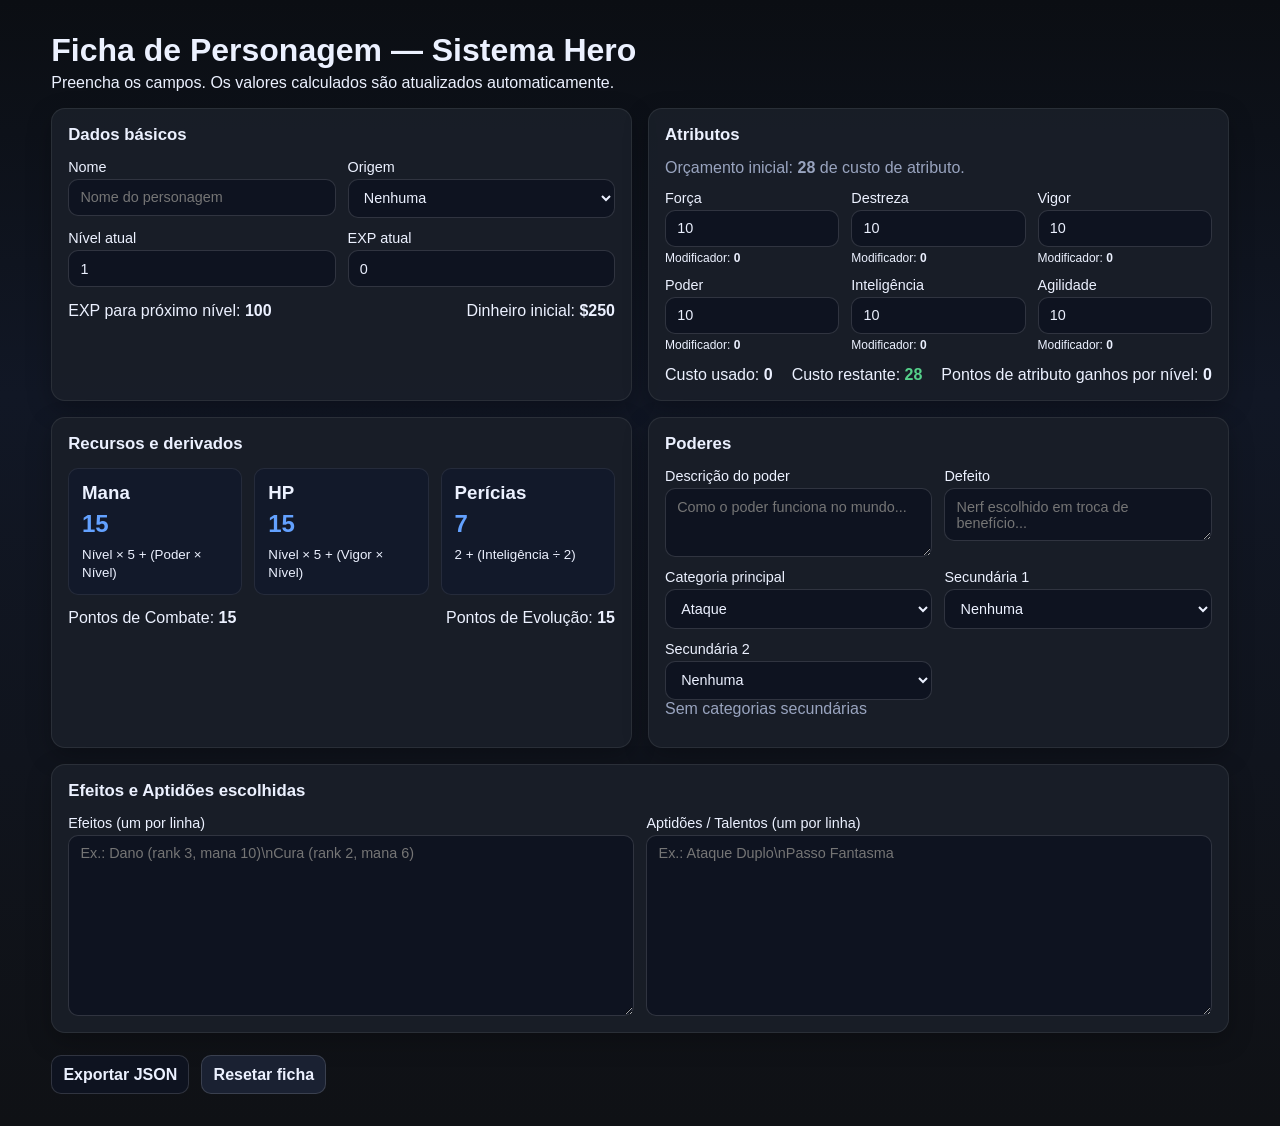
==== index.html @ bba94c35 "feat: adiciona ficha web para sistema hero" ====
<!DOCTYPE html>
<html lang="pt-BR">
<head>
  <meta charset="UTF-8" />
  <meta name="viewport" content="width=device-width, initial-scale=1.0" />
  <title>Ficha RPG - Sistema Hero</title>
  <link rel="stylesheet" href="styles.css" />
</head>
<body>
  <header class="container">
    <h1>Ficha de Personagem — Sistema Hero</h1>
    <p>Preencha os campos. Os valores calculados são atualizados automaticamente.</p>
  </header>

  <main class="container grid">
    <section class="card">
      <h2>Dados básicos</h2>
      <div class="form-grid">
        <label>Nome
          <input type="text" id="nome" placeholder="Nome do personagem" />
        </label>
        <label>Origem
          <select id="origem">
            <option value="nenhuma">Nenhuma</option>
            <option value="experimento">Experimento</option>
            <option value="favelado">Favelado</option>
            <option value="vigilante">Vigilante</option>
            <option value="indispertado">Indispertado</option>
            <option value="ex_possuido">Ex-possuído</option>
            <option value="amnesico">Amnésico</option>
            <option value="nomade">Nômade</option>
            <option value="vitima">Vítima</option>
            <option value="cacado">Caçado</option>
          </select>
        </label>
        <label>Nível atual
          <input type="number" id="nivel" min="1" value="1" />
        </label>
        <label>EXP atual
          <input type="number" id="expAtual" min="0" value="0" />
        </label>
      </div>
      <div class="stats-line">
        <span>EXP para próximo nível: <strong id="expProximo">100</strong></span>
        <span>Dinheiro inicial: <strong id="dinheiro">$250</strong></span>
      </div>
    </section>

    <section class="card">
      <h2>Atributos</h2>
      <p class="muted">Orçamento inicial: <strong>28</strong> de custo de atributo.</p>
      <div class="attr-grid" id="atributosGrid"></div>
      <div class="stats-line wrap">
        <span>Custo usado: <strong id="custoUsado">0</strong></span>
        <span>Custo restante: <strong id="custoRestante">28</strong></span>
        <span>Pontos de atributo ganhos por nível: <strong id="pontosAtributoNivel">0</strong></span>
      </div>
    </section>

    <section class="card">
      <h2>Recursos e derivados</h2>
      <div class="result-grid">
        <article>
          <h3>Mana</h3>
          <p class="big" id="manaTotal">0</p>
          <small>Nível × 5 + (Poder × Nível)</small>
        </article>
        <article>
          <h3>HP</h3>
          <p class="big" id="hpTotal">0</p>
          <small>Nível × 5 + (Vigor × Nível)</small>
        </article>
        <article>
          <h3>Perícias</h3>
          <p class="big" id="periciasTotal">0</p>
          <small>2 + (Inteligência ÷ 2)</small>
        </article>
      </div>
      <div class="stats-line wrap">
        <span>Pontos de Combate: <strong id="pontosCombate">15</strong></span>
        <span>Pontos de Evolução: <strong id="pontosEvolucao">15</strong></span>
      </div>
    </section>

    <section class="card">
      <h2>Poderes</h2>
      <div class="form-grid">
        <label>Descrição do poder
          <textarea id="poderDescricao" rows="3" placeholder="Como o poder funciona no mundo..."></textarea>
        </label>
        <label>Defeito
          <textarea id="poderDefeito" rows="2" placeholder="Nerf escolhido em troca de benefício..."></textarea>
        </label>
        <label>Categoria principal
          <select id="categoriaPrincipal">
            <option>Ataque</option>
            <option>Mente</option>
            <option>Suporte</option>
            <option>Defesa</option>
            <option>Geral</option>
          </select>
        </label>
        <label>Secundária 1
          <select id="categoriaSec1">
            <option value="">Nenhuma</option>
            <option>Ataque</option>
            <option>Mente</option>
            <option>Suporte</option>
            <option>Defesa</option>
            <option>Geral</option>
          </select>
        </label>
        <label>Secundária 2
          <select id="categoriaSec2">
            <option value="">Nenhuma</option>
            <option>Ataque</option>
            <option>Mente</option>
            <option>Suporte</option>
            <option>Defesa</option>
            <option>Geral</option>
          </select>
        </label>
      </div>
      <p class="muted" id="eficienciaTexto">Eficiência das categorias secundárias: —</p>
    </section>

    <section class="card full">
      <h2>Efeitos e Aptidões escolhidas</h2>
      <div class="split">
        <label>Efeitos (um por linha)
          <textarea id="efeitos" rows="10" placeholder="Ex.: Dano (rank 3, mana 10)\nCura (rank 2, mana 6)"></textarea>
        </label>
        <label>Aptidões / Talentos (um por linha)
          <textarea id="aptidoes" rows="10" placeholder="Ex.: Ataque Duplo\nPasso Fantasma"></textarea>
        </label>
      </div>
    </section>
  </main>

  <footer class="container footer">
    <button id="exportar">Exportar JSON</button>
    <button id="resetar" class="secondary">Resetar ficha</button>
  </footer>

  <script src="script.js"></script>
</body>
</html>
---- styles.css ----
:root {
  --bg: #0f1115;
  --card: #1a1f29;
  --text: #ecf1ff;
  --muted: #99a4bf;
  --accent: #63a1ff;
  --danger: #ff6b6b;
  --ok: #55d08a;
}

* { box-sizing: border-box; }
body {
  margin: 0;
  font-family: Inter, Segoe UI, Roboto, Arial, sans-serif;
  background: linear-gradient(180deg, #0b0e13, #111725 35%, #0f1115);
  color: var(--text);
}

.container {
  width: min(1200px, 92vw);
  margin: 0 auto;
}

header { padding: 2rem 0 1rem; }
h1 { margin: 0 0 .3rem; }
p { margin: 0; }

.grid {
  display: grid;
  grid-template-columns: repeat(2, minmax(280px, 1fr));
  gap: 1rem;
  padding-bottom: 1rem;
}

.card {
  background: rgba(26, 31, 41, .92);
  border: 1px solid rgba(255,255,255,.08);
  border-radius: 14px;
  padding: 1rem;
  box-shadow: 0 8px 24px rgba(0,0,0,.25);
}

.card.full { grid-column: 1 / -1; }

h2 { margin-top: 0; font-size: 1.05rem; }
h3 { margin: 0; }
.muted { color: var(--muted); margin-bottom: .8rem; }

.form-grid, .attr-grid {
  display: grid;
  grid-template-columns: repeat(2, minmax(150px, 1fr));
  gap: .75rem;
}

.attr-grid { grid-template-columns: repeat(3, minmax(140px, 1fr)); }

label {
  display: flex;
  flex-direction: column;
  gap: .25rem;
  font-size: .9rem;
}

input, select, textarea, button {
  border-radius: 10px;
  border: 1px solid rgba(255,255,255,.14);
  background: #0e1320;
  color: var(--text);
  padding: .6rem .7rem;
  font: inherit;
}

textarea { resize: vertical; }

.stats-line {
  margin-top: .9rem;
  display: flex;
  justify-content: space-between;
  gap: .75rem;
}

.stats-line.wrap { flex-wrap: wrap; }

.result-grid {
  display: grid;
  grid-template-columns: repeat(3, minmax(120px, 1fr));
  gap: .75rem;
}

.result-grid article {
  background: #12192a;
  border: 1px solid rgba(255,255,255,.08);
  border-radius: 10px;
  padding: .8rem;
}

.big {
  margin: .4rem 0;
  font-size: 1.5rem;
  font-weight: 700;
  color: var(--accent);
}

.split {
  display: grid;
  grid-template-columns: repeat(2, minmax(200px, 1fr));
  gap: .8rem;
}

.footer {
  display: flex;
  gap: .75rem;
  padding: .4rem 0 2rem;
}

button { cursor: pointer; font-weight: 600; }
button.secondary { background: #1a2132; }

.bad { color: var(--danger); font-weight: 700; }
.good { color: var(--ok); font-weight: 700; }

@media (max-width: 900px) {
  .grid, .split, .result-grid, .attr-grid, .form-grid {
    grid-template-columns: 1fr;
  }
}
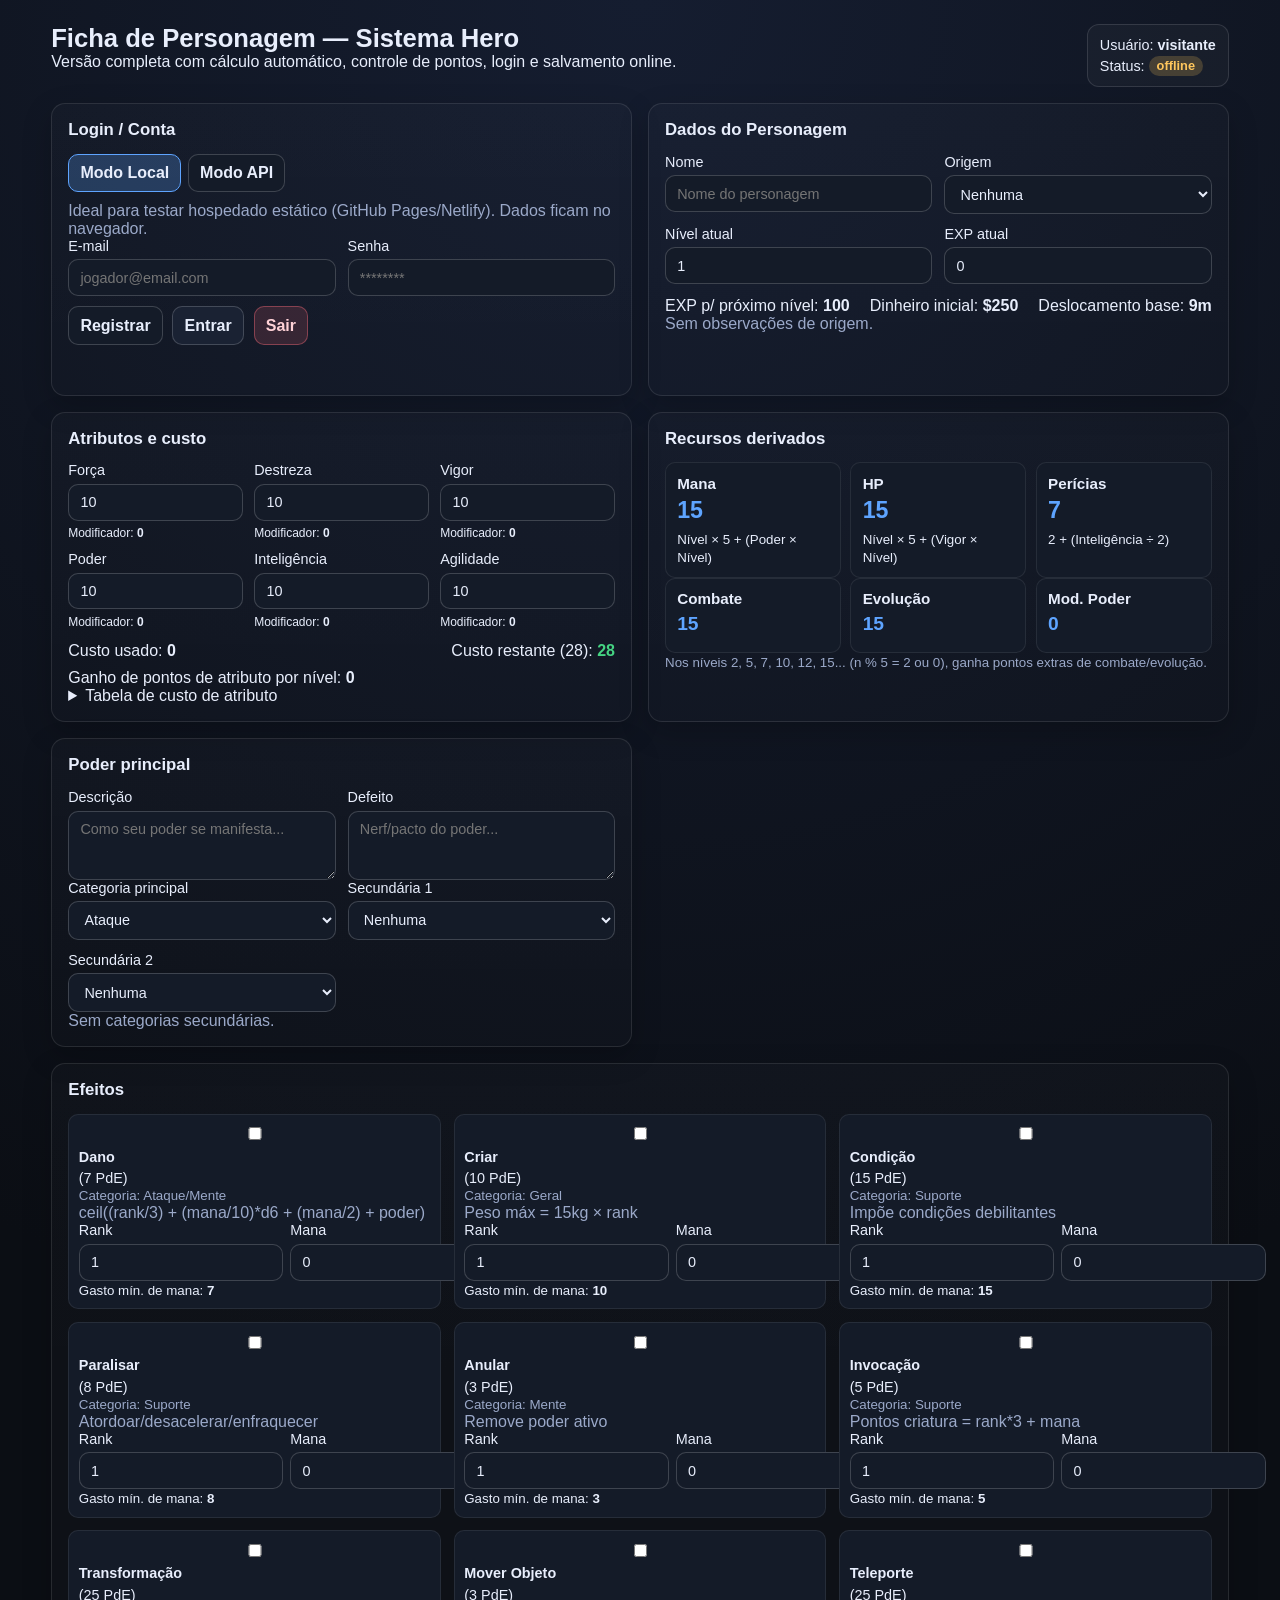
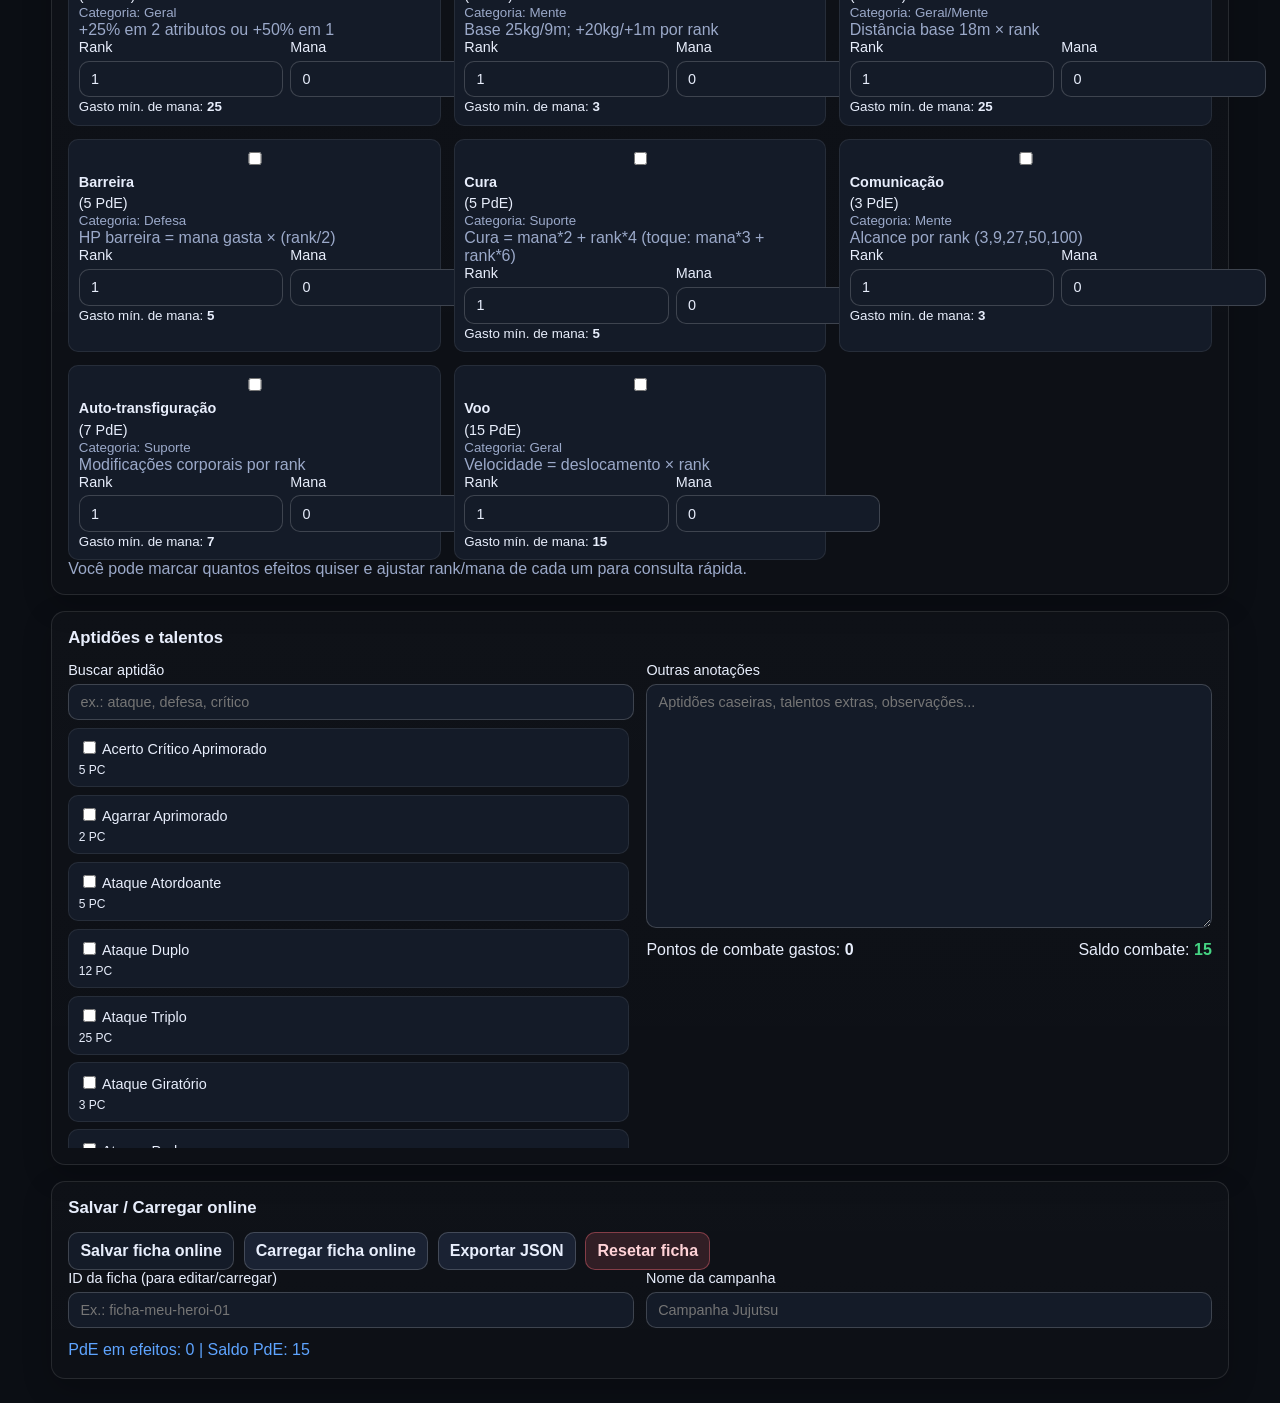
==== commit 7d75d5ee: "feat: melhora ficha com login e salvamento online" ====
--- a/index.html
+++ b/index.html
@@ -7,31 +7,69 @@
   <link rel="stylesheet" href="styles.css" />
 </head>
 <body>
-  <header class="container">
-    <h1>Ficha de Personagem — Sistema Hero</h1>
-    <p>Preencha os campos. Os valores calculados são atualizados automaticamente.</p>
+  <header class="container topbar">
+    <div>
+      <h1>Ficha de Personagem — Sistema Hero</h1>
+      <p>Versão completa com cálculo automático, controle de pontos, login e salvamento online.</p>
+    </div>
+    <div class="status-box">
+      <span>Usuário: <strong id="usuarioLogado">visitante</strong></span>
+      <span>Status: <strong id="statusOnline" class="badge offline">offline</strong></span>
+    </div>
   </header>
 
-  <main class="container grid">
+  <main class="container layout">
+    <section class="card" id="card-auth">
+      <h2>Login / Conta</h2>
+      <div class="tabs">
+        <button class="tab-btn active" data-tab="local">Modo Local</button>
+        <button class="tab-btn" data-tab="api">Modo API</button>
+      </div>
+
+      <div class="tab-content active" id="tab-local">
+        <p class="muted">Ideal para testar hospedado estático (GitHub Pages/Netlify). Dados ficam no navegador.</p>
+        <div class="form-grid">
+          <label>E-mail
+            <input id="authEmail" type="email" placeholder="jogador@email.com" />
+          </label>
+          <label>Senha
+            <input id="authSenha" type="password" placeholder="********" />
+          </label>
+        </div>
+        <div class="actions">
+          <button id="btnRegistrar">Registrar</button>
+          <button id="btnLogin" class="secondary">Entrar</button>
+          <button id="btnLogout" class="danger">Sair</button>
+        </div>
+      </div>
+
+      <div class="tab-content" id="tab-api">
+        <p class="muted">Conecte com seu backend (ex.: Node, Supabase Edge, Firebase Function).</p>
+        <div class="form-grid">
+          <label>Base URL da API
+            <input id="apiBaseUrl" placeholder="https://seu-backend.com/api" />
+          </label>
+          <label>Token JWT (opcional)
+            <input id="apiToken" placeholder="Cole o token recebido no login" />
+          </label>
+        </div>
+        <div class="actions">
+          <button id="btnSalvarConfigApi">Salvar config API</button>
+          <button id="btnTestarApi" class="secondary">Testar conexão</button>
+        </div>
+        <small class="muted">Endpoints esperados: <code>/health</code>, <code>/sheets</code> (GET/POST), <code>/sheets/:id</code> (GET).</small>
+      </div>
+      <p class="feedback" id="authFeedback"></p>
+    </section>
+
     <section class="card">
-      <h2>Dados básicos</h2>
+      <h2>Dados do Personagem</h2>
       <div class="form-grid">
         <label>Nome
           <input type="text" id="nome" placeholder="Nome do personagem" />
         </label>
         <label>Origem
-          <select id="origem">
-            <option value="nenhuma">Nenhuma</option>
-            <option value="experimento">Experimento</option>
-            <option value="favelado">Favelado</option>
-            <option value="vigilante">Vigilante</option>
-            <option value="indispertado">Indispertado</option>
-            <option value="ex_possuido">Ex-possuído</option>
-            <option value="amnesico">Amnésico</option>
-            <option value="nomade">Nômade</option>
-            <option value="vitima">Vítima</option>
-            <option value="cacado">Caçado</option>
-          </select>
+          <select id="origem"></select>
         </label>
         <label>Nível atual
           <input type="number" id="nivel" min="1" value="1" />
@@ -40,107 +78,120 @@
           <input type="number" id="expAtual" min="0" value="0" />
         </label>
       </div>
-      <div class="stats-line">
-        <span>EXP para próximo nível: <strong id="expProximo">100</strong></span>
+      <div class="stats-line wrap">
+        <span>EXP p/ próximo nível: <strong id="expProximo">100</strong></span>
         <span>Dinheiro inicial: <strong id="dinheiro">$250</strong></span>
+        <span>Deslocamento base: <strong id="deslocamento">9m</strong></span>
+      </div>
+      <p class="muted" id="origemObs">Sem observações de origem.</p>
+    </section>
+
+    <section class="card">
+      <h2>Atributos e custo</h2>
+      <div class="attr-grid" id="atributosGrid"></div>
+      <div class="stats-line wrap">
+        <span>Custo usado: <strong id="custoUsado">0</strong></span>
+        <span>Custo restante (28): <strong id="custoRestante">28</strong></span>
+        <span>Ganho de pontos de atributo por nível: <strong id="pontosAtributoNivel">0</strong></span>
+      </div>
+      <details>
+        <summary>Tabela de custo de atributo</summary>
+        <div class="table-wrap">
+          <table>
+            <thead><tr><th>Atributo</th><th>Custo</th></tr></thead>
+            <tbody id="costTableBody"></tbody>
+          </table>
+        </div>
+      </details>
+    </section>
+
+    <section class="card">
+      <h2>Recursos derivados</h2>
+      <div class="result-grid">
+        <article><h3>Mana</h3><p class="big" id="manaTotal">0</p><small>Nível × 5 + (Poder × Nível)</small></article>
+        <article><h3>HP</h3><p class="big" id="hpTotal">0</p><small>Nível × 5 + (Vigor × Nível)</small></article>
+        <article><h3>Perícias</h3><p class="big" id="periciasTotal">0</p><small>2 + (Inteligência ÷ 2)</small></article>
+      </div>
+      <div class="result-grid mini">
+        <article><h3>Combate</h3><p class="big" id="pontosCombate">15</p></article>
+        <article><h3>Evolução</h3><p class="big" id="pontosEvolucao">15</p></article>
+        <article><h3>Mod. Poder</h3><p class="big" id="modPoder">0</p></article>
+      </div>
+      <small class="muted">Nos níveis 2, 5, 7, 10, 12, 15... (n % 5 = 2 ou 0), ganha pontos extras de combate/evolução.</small>
+    </section>
+
+    <section class="card">
+      <h2>Poder principal</h2>
+      <div class="form-grid">
+        <label>Descrição
+          <textarea id="poderDescricao" rows="3" placeholder="Como seu poder se manifesta..."></textarea>
+        </label>
+        <label>Defeito
+          <textarea id="poderDefeito" rows="3" placeholder="Nerf/pacto do poder..."></textarea>
+        </label>
+      </div>
+      <div class="form-grid">
+        <label>Categoria principal
+          <select id="categoriaPrincipal">
+            <option>Ataque</option><option>Mente</option><option>Suporte</option><option>Defesa</option><option>Geral</option>
+          </select>
+        </label>
+        <label>Secundária 1
+          <select id="categoriaSec1"><option value="">Nenhuma</option><option>Ataque</option><option>Mente</option><option>Suporte</option><option>Defesa</option><option>Geral</option></select>
+        </label>
+        <label>Secundária 2
+          <select id="categoriaSec2"><option value="">Nenhuma</option><option>Ataque</option><option>Mente</option><option>Suporte</option><option>Defesa</option><option>Geral</option></select>
+        </label>
+      </div>
+      <p class="muted" id="eficienciaTexto">Eficiência de secundárias: —</p>
+    </section>
+
+    <section class="card full">
+      <h2>Efeitos</h2>
+      <div class="split effects-grid" id="effectsGrid"></div>
+      <p class="muted">Você pode marcar quantos efeitos quiser e ajustar rank/mana de cada um para consulta rápida.</p>
+    </section>
+
+    <section class="card full">
+      <h2>Aptidões e talentos</h2>
+      <div class="split">
+        <div>
+          <label>Buscar aptidão
+            <input id="aptidaoBusca" placeholder="ex.: ataque, defesa, crítico" />
+          </label>
+          <div id="aptidoesLista" class="checklist"></div>
+        </div>
+        <div>
+          <label>Outras anotações
+            <textarea id="aptidoes" rows="14" placeholder="Aptidões caseiras, talentos extras, observações..."></textarea>
+          </label>
+          <div class="stats-line wrap">
+            <span>Pontos de combate gastos: <strong id="pcGastos">0</strong></span>
+            <span>Saldo combate: <strong id="pcSaldo">15</strong></span>
+          </div>
+        </div>
       </div>
     </section>
 
-    <section class="card">
-      <h2>Atributos</h2>
-      <p class="muted">Orçamento inicial: <strong>28</strong> de custo de atributo.</p>
-      <div class="attr-grid" id="atributosGrid"></div>
-      <div class="stats-line wrap">
-        <span>Custo usado: <strong id="custoUsado">0</strong></span>
-        <span>Custo restante: <strong id="custoRestante">28</strong></span>
-        <span>Pontos de atributo ganhos por nível: <strong id="pontosAtributoNivel">0</strong></span>
+    <section class="card full">
+      <h2>Salvar / Carregar online</h2>
+      <div class="actions wrap">
+        <button id="btnSalvarNuvem">Salvar ficha online</button>
+        <button id="btnCarregarNuvem" class="secondary">Carregar ficha online</button>
+        <button id="exportar" class="secondary">Exportar JSON</button>
+        <button id="resetar" class="danger">Resetar ficha</button>
       </div>
-    </section>
-
-    <section class="card">
-      <h2>Recursos e derivados</h2>
-      <div class="result-grid">
-        <article>
-          <h3>Mana</h3>
-          <p class="big" id="manaTotal">0</p>
-          <small>Nível × 5 + (Poder × Nível)</small>
-        </article>
-        <article>
-          <h3>HP</h3>
-          <p class="big" id="hpTotal">0</p>
-          <small>Nível × 5 + (Vigor × Nível)</small>
-        </article>
-        <article>
-          <h3>Perícias</h3>
-          <p class="big" id="periciasTotal">0</p>
-          <small>2 + (Inteligência ÷ 2)</small>
-        </article>
-      </div>
-      <div class="stats-line wrap">
-        <span>Pontos de Combate: <strong id="pontosCombate">15</strong></span>
-        <span>Pontos de Evolução: <strong id="pontosEvolucao">15</strong></span>
-      </div>
-    </section>
-
-    <section class="card">
-      <h2>Poderes</h2>
       <div class="form-grid">
-        <label>Descrição do poder
-          <textarea id="poderDescricao" rows="3" placeholder="Como o poder funciona no mundo..."></textarea>
+        <label>ID da ficha (para editar/carregar)
+          <input id="sheetId" placeholder="Ex.: ficha-meu-heroi-01" />
         </label>
-        <label>Defeito
-          <textarea id="poderDefeito" rows="2" placeholder="Nerf escolhido em troca de benefício..."></textarea>
-        </label>
-        <label>Categoria principal
-          <select id="categoriaPrincipal">
-            <option>Ataque</option>
-            <option>Mente</option>
-            <option>Suporte</option>
-            <option>Defesa</option>
-            <option>Geral</option>
-          </select>
-        </label>
-        <label>Secundária 1
-          <select id="categoriaSec1">
-            <option value="">Nenhuma</option>
-            <option>Ataque</option>
-            <option>Mente</option>
-            <option>Suporte</option>
-            <option>Defesa</option>
-            <option>Geral</option>
-          </select>
-        </label>
-        <label>Secundária 2
-          <select id="categoriaSec2">
-            <option value="">Nenhuma</option>
-            <option>Ataque</option>
-            <option>Mente</option>
-            <option>Suporte</option>
-            <option>Defesa</option>
-            <option>Geral</option>
-          </select>
+        <label>Nome da campanha
+          <input id="campanha" placeholder="Campanha Jujutsu" />
         </label>
       </div>
-      <p class="muted" id="eficienciaTexto">Eficiência das categorias secundárias: —</p>
-    </section>
-
-    <section class="card full">
-      <h2>Efeitos e Aptidões escolhidas</h2>
-      <div class="split">
-        <label>Efeitos (um por linha)
-          <textarea id="efeitos" rows="10" placeholder="Ex.: Dano (rank 3, mana 10)\nCura (rank 2, mana 6)"></textarea>
-        </label>
-        <label>Aptidões / Talentos (um por linha)
-          <textarea id="aptidoes" rows="10" placeholder="Ex.: Ataque Duplo\nPasso Fantasma"></textarea>
-        </label>
-      </div>
+      <p class="feedback" id="saveFeedback"></p>
     </section>
   </main>
-
-  <footer class="container footer">
-    <button id="exportar">Exportar JSON</button>
-    <button id="resetar" class="secondary">Resetar ficha</button>
-  </footer>
 
   <script src="script.js"></script>
 </body>
--- a/styles.css
+++ b/styles.css
@@ -1,126 +1,226 @@
 :root {
-  --bg: #0f1115;
-  --card: #1a1f29;
-  --text: #ecf1ff;
-  --muted: #99a4bf;
-  --accent: #63a1ff;
-  --danger: #ff6b6b;
-  --ok: #55d08a;
+  --bg: #0b0e14;
+  --surface: #141b28;
+  --surface-2: #1a2233;
+  --text: #e8eefc;
+  --muted: #9ba9c9;
+  --accent: #5ea4ff;
+  --ok: #45d483;
+  --danger: #ff6d7a;
+  --warning: #ffc75d;
 }
 
 * { box-sizing: border-box; }
 body {
   margin: 0;
   font-family: Inter, Segoe UI, Roboto, Arial, sans-serif;
-  background: linear-gradient(180deg, #0b0e13, #111725 35%, #0f1115);
+  background: radial-gradient(circle at top, #151d30 0%, var(--bg) 45%);
   color: var(--text);
 }
 
 .container {
-  width: min(1200px, 92vw);
+  width: min(1280px, 92vw);
   margin: 0 auto;
 }
 
-header { padding: 2rem 0 1rem; }
-h1 { margin: 0 0 .3rem; }
+.topbar {
+  display: flex;
+  justify-content: space-between;
+  align-items: flex-start;
+  gap: 1rem;
+  padding: 1.5rem 0 1rem;
+}
+
+h1 { margin: 0; font-size: clamp(1.2rem, 2vw, 1.8rem); }
+h2 { margin-top: 0; font-size: 1.05rem; }
+h3 { margin: 0; font-size: .95rem; }
 p { margin: 0; }
 
-.grid {
+.status-box {
+  display: flex;
+  flex-direction: column;
+  gap: .3rem;
+  font-size: .9rem;
+  background: rgba(255,255,255,.03);
+  border: 1px solid rgba(255,255,255,.12);
+  border-radius: 12px;
+  padding: .75rem;
+}
+
+.badge {
+  padding: .15rem .5rem;
+  border-radius: 999px;
+  font-size: .8rem;
+}
+
+.badge.offline { background: rgba(255, 199, 93, .2); color: var(--warning); }
+.badge.online { background: rgba(69, 212, 131, .2); color: var(--ok); }
+
+.layout {
   display: grid;
   grid-template-columns: repeat(2, minmax(280px, 1fr));
   gap: 1rem;
-  padding-bottom: 1rem;
+  padding-bottom: 1.5rem;
 }
 
 .card {
-  background: rgba(26, 31, 41, .92);
-  border: 1px solid rgba(255,255,255,.08);
+  background: linear-gradient(180deg, rgba(255,255,255,.02), rgba(255,255,255,.01));
+  border: 1px solid rgba(255,255,255,.1);
   border-radius: 14px;
   padding: 1rem;
-  box-shadow: 0 8px 24px rgba(0,0,0,.25);
+  box-shadow: 0 10px 30px rgba(0,0,0,.2);
 }
 
 .card.full { grid-column: 1 / -1; }
 
-h2 { margin-top: 0; font-size: 1.05rem; }
-h3 { margin: 0; }
-.muted { color: var(--muted); margin-bottom: .8rem; }
-
-.form-grid, .attr-grid {
-  display: grid;
-  grid-template-columns: repeat(2, minmax(150px, 1fr));
+.muted { color: var(--muted); }
+.feedback { margin-top: .8rem; min-height: 1.3rem; color: var(--accent); }
+.feedback.error { color: var(--danger); }
+.feedback.success { color: var(--ok); }
+
+.form-grid {
+  display: grid;
+  grid-template-columns: repeat(2, minmax(160px, 1fr));
   gap: .75rem;
 }
 
-.attr-grid { grid-template-columns: repeat(3, minmax(140px, 1fr)); }
+.attr-grid {
+  display: grid;
+  grid-template-columns: repeat(3, minmax(160px, 1fr));
+  gap: .7rem;
+}
 
 label {
   display: flex;
   flex-direction: column;
-  gap: .25rem;
+  gap: .35rem;
   font-size: .9rem;
 }
 
 input, select, textarea, button {
+  border: 1px solid rgba(255,255,255,.18);
+  background: var(--surface);
+  color: var(--text);
   border-radius: 10px;
-  border: 1px solid rgba(255,255,255,.14);
-  background: #0e1320;
-  color: var(--text);
-  padding: .6rem .7rem;
+  padding: .58rem .7rem;
   font: inherit;
 }
 
+input:focus, select:focus, textarea:focus {
+  outline: 2px solid rgba(94,164,255,.55);
+  border-color: var(--accent);
+}
+
 textarea { resize: vertical; }
 
+.actions {
+  display: flex;
+  gap: .6rem;
+  margin-top: .65rem;
+}
+.actions.wrap { flex-wrap: wrap; }
+
+button { cursor: pointer; font-weight: 600; }
+button:hover { filter: brightness(1.08); }
+button.secondary { background: var(--surface-2); }
+button.danger { background: rgba(255,109,122,.15); color: #ffd2d7; border-color: rgba(255,109,122,.4); }
+
 .stats-line {
-  margin-top: .9rem;
   display: flex;
   justify-content: space-between;
-  gap: .75rem;
-}
-
+  margin-top: .8rem;
+  gap: .6rem;
+}
 .stats-line.wrap { flex-wrap: wrap; }
 
 .result-grid {
   display: grid;
   grid-template-columns: repeat(3, minmax(120px, 1fr));
-  gap: .75rem;
+  gap: .6rem;
 }
 
 .result-grid article {
-  background: #12192a;
+  background: var(--surface);
   border: 1px solid rgba(255,255,255,.08);
   border-radius: 10px;
-  padding: .8rem;
+  padding: .7rem;
+}
+
+.result-grid.mini .big {
+  font-size: 1.2rem;
 }
 
 .big {
-  margin: .4rem 0;
-  font-size: 1.5rem;
+  margin: .35rem 0;
+  font-size: 1.45rem;
   font-weight: 700;
   color: var(--accent);
 }
 
+.good { color: var(--ok); font-weight: 700; }
+.bad { color: var(--danger); font-weight: 700; }
+
 .split {
   display: grid;
-  grid-template-columns: repeat(2, minmax(200px, 1fr));
+  grid-template-columns: repeat(2, minmax(260px, 1fr));
   gap: .8rem;
 }
 
-.footer {
-  display: flex;
-  gap: .75rem;
-  padding: .4rem 0 2rem;
-}
-
-button { cursor: pointer; font-weight: 600; }
-button.secondary { background: #1a2132; }
-
-.bad { color: var(--danger); font-weight: 700; }
-.good { color: var(--ok); font-weight: 700; }
-
-@media (max-width: 900px) {
-  .grid, .split, .result-grid, .attr-grid, .form-grid {
+.effects-grid {
+  grid-template-columns: repeat(3, minmax(220px, 1fr));
+}
+
+.effect-item, .apt-item {
+  background: var(--surface);
+  border: 1px solid rgba(255,255,255,.08);
+  border-radius: 10px;
+  padding: .6rem;
+}
+
+.effect-item h4 {
+  margin: 0 0 .3rem;
+  font-size: .92rem;
+}
+
+.inline {
+  display: grid;
+  grid-template-columns: 1fr 1fr;
+  gap: .45rem;
+}
+
+.checklist {
+  max-height: 420px;
+  overflow: auto;
+  display: grid;
+  gap: .45rem;
+  margin-top: .45rem;
+  padding-right: .3rem;
+}
+
+.table-wrap { overflow: auto; margin-top: .5rem; }
+table { width: 100%; border-collapse: collapse; }
+th, td { border-bottom: 1px solid rgba(255,255,255,.1); padding: .45rem; text-align: left; }
+
+.tabs {
+  display: inline-flex;
+  gap: .4rem;
+  margin-bottom: .6rem;
+}
+.tab-btn.active { background: rgba(94,164,255,.25); border-color: var(--accent); }
+.tab-content { display: none; }
+.tab-content.active { display: block; }
+
+code {
+  background: #0f1522;
+  border: 1px solid rgba(255,255,255,.15);
+  border-radius: 6px;
+  padding: .05rem .3rem;
+}
+
+@media (max-width: 1000px) {
+  .layout, .split, .form-grid, .attr-grid, .result-grid, .effects-grid, .inline {
     grid-template-columns: 1fr;
   }
-}
+
+  .topbar { flex-direction: column; }
+}
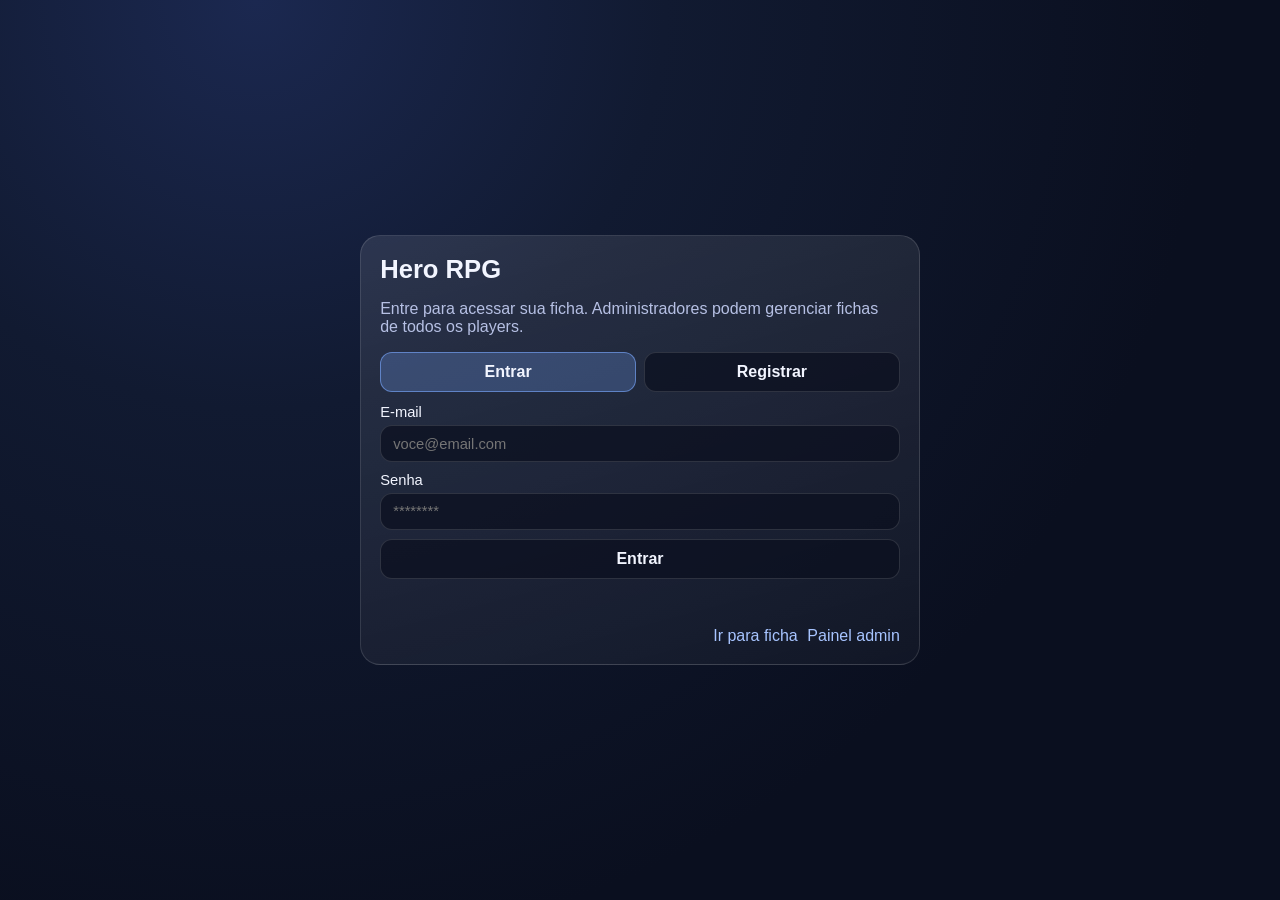
==== commit 6b0e4432: "feat: separa app em login, ficha e painel admin" ====
--- a/index.html
+++ b/index.html
@@ -1,198 +1,12 @@
-<!DOCTYPE html>
+<!doctype html>
 <html lang="pt-BR">
 <head>
   <meta charset="UTF-8" />
+  <meta http-equiv="refresh" content="0;url=login.html" />
   <meta name="viewport" content="width=device-width, initial-scale=1.0" />
-  <title>Ficha RPG - Sistema Hero</title>
-  <link rel="stylesheet" href="styles.css" />
+  <title>Sistema Hero</title>
 </head>
 <body>
-  <header class="container topbar">
-    <div>
-      <h1>Ficha de Personagem — Sistema Hero</h1>
-      <p>Versão completa com cálculo automático, controle de pontos, login e salvamento online.</p>
-    </div>
-    <div class="status-box">
-      <span>Usuário: <strong id="usuarioLogado">visitante</strong></span>
-      <span>Status: <strong id="statusOnline" class="badge offline">offline</strong></span>
-    </div>
-  </header>
-
-  <main class="container layout">
-    <section class="card" id="card-auth">
-      <h2>Login / Conta</h2>
-      <div class="tabs">
-        <button class="tab-btn active" data-tab="local">Modo Local</button>
-        <button class="tab-btn" data-tab="api">Modo API</button>
-      </div>
-
-      <div class="tab-content active" id="tab-local">
-        <p class="muted">Ideal para testar hospedado estático (GitHub Pages/Netlify). Dados ficam no navegador.</p>
-        <div class="form-grid">
-          <label>E-mail
-            <input id="authEmail" type="email" placeholder="jogador@email.com" />
-          </label>
-          <label>Senha
-            <input id="authSenha" type="password" placeholder="********" />
-          </label>
-        </div>
-        <div class="actions">
-          <button id="btnRegistrar">Registrar</button>
-          <button id="btnLogin" class="secondary">Entrar</button>
-          <button id="btnLogout" class="danger">Sair</button>
-        </div>
-      </div>
-
-      <div class="tab-content" id="tab-api">
-        <p class="muted">Conecte com seu backend (ex.: Node, Supabase Edge, Firebase Function).</p>
-        <div class="form-grid">
-          <label>Base URL da API
-            <input id="apiBaseUrl" placeholder="https://seu-backend.com/api" />
-          </label>
-          <label>Token JWT (opcional)
-            <input id="apiToken" placeholder="Cole o token recebido no login" />
-          </label>
-        </div>
-        <div class="actions">
-          <button id="btnSalvarConfigApi">Salvar config API</button>
-          <button id="btnTestarApi" class="secondary">Testar conexão</button>
-        </div>
-        <small class="muted">Endpoints esperados: <code>/health</code>, <code>/sheets</code> (GET/POST), <code>/sheets/:id</code> (GET).</small>
-      </div>
-      <p class="feedback" id="authFeedback"></p>
-    </section>
-
-    <section class="card">
-      <h2>Dados do Personagem</h2>
-      <div class="form-grid">
-        <label>Nome
-          <input type="text" id="nome" placeholder="Nome do personagem" />
-        </label>
-        <label>Origem
-          <select id="origem"></select>
-        </label>
-        <label>Nível atual
-          <input type="number" id="nivel" min="1" value="1" />
-        </label>
-        <label>EXP atual
-          <input type="number" id="expAtual" min="0" value="0" />
-        </label>
-      </div>
-      <div class="stats-line wrap">
-        <span>EXP p/ próximo nível: <strong id="expProximo">100</strong></span>
-        <span>Dinheiro inicial: <strong id="dinheiro">$250</strong></span>
-        <span>Deslocamento base: <strong id="deslocamento">9m</strong></span>
-      </div>
-      <p class="muted" id="origemObs">Sem observações de origem.</p>
-    </section>
-
-    <section class="card">
-      <h2>Atributos e custo</h2>
-      <div class="attr-grid" id="atributosGrid"></div>
-      <div class="stats-line wrap">
-        <span>Custo usado: <strong id="custoUsado">0</strong></span>
-        <span>Custo restante (28): <strong id="custoRestante">28</strong></span>
-        <span>Ganho de pontos de atributo por nível: <strong id="pontosAtributoNivel">0</strong></span>
-      </div>
-      <details>
-        <summary>Tabela de custo de atributo</summary>
-        <div class="table-wrap">
-          <table>
-            <thead><tr><th>Atributo</th><th>Custo</th></tr></thead>
-            <tbody id="costTableBody"></tbody>
-          </table>
-        </div>
-      </details>
-    </section>
-
-    <section class="card">
-      <h2>Recursos derivados</h2>
-      <div class="result-grid">
-        <article><h3>Mana</h3><p class="big" id="manaTotal">0</p><small>Nível × 5 + (Poder × Nível)</small></article>
-        <article><h3>HP</h3><p class="big" id="hpTotal">0</p><small>Nível × 5 + (Vigor × Nível)</small></article>
-        <article><h3>Perícias</h3><p class="big" id="periciasTotal">0</p><small>2 + (Inteligência ÷ 2)</small></article>
-      </div>
-      <div class="result-grid mini">
-        <article><h3>Combate</h3><p class="big" id="pontosCombate">15</p></article>
-        <article><h3>Evolução</h3><p class="big" id="pontosEvolucao">15</p></article>
-        <article><h3>Mod. Poder</h3><p class="big" id="modPoder">0</p></article>
-      </div>
-      <small class="muted">Nos níveis 2, 5, 7, 10, 12, 15... (n % 5 = 2 ou 0), ganha pontos extras de combate/evolução.</small>
-    </section>
-
-    <section class="card">
-      <h2>Poder principal</h2>
-      <div class="form-grid">
-        <label>Descrição
-          <textarea id="poderDescricao" rows="3" placeholder="Como seu poder se manifesta..."></textarea>
-        </label>
-        <label>Defeito
-          <textarea id="poderDefeito" rows="3" placeholder="Nerf/pacto do poder..."></textarea>
-        </label>
-      </div>
-      <div class="form-grid">
-        <label>Categoria principal
-          <select id="categoriaPrincipal">
-            <option>Ataque</option><option>Mente</option><option>Suporte</option><option>Defesa</option><option>Geral</option>
-          </select>
-        </label>
-        <label>Secundária 1
-          <select id="categoriaSec1"><option value="">Nenhuma</option><option>Ataque</option><option>Mente</option><option>Suporte</option><option>Defesa</option><option>Geral</option></select>
-        </label>
-        <label>Secundária 2
-          <select id="categoriaSec2"><option value="">Nenhuma</option><option>Ataque</option><option>Mente</option><option>Suporte</option><option>Defesa</option><option>Geral</option></select>
-        </label>
-      </div>
-      <p class="muted" id="eficienciaTexto">Eficiência de secundárias: —</p>
-    </section>
-
-    <section class="card full">
-      <h2>Efeitos</h2>
-      <div class="split effects-grid" id="effectsGrid"></div>
-      <p class="muted">Você pode marcar quantos efeitos quiser e ajustar rank/mana de cada um para consulta rápida.</p>
-    </section>
-
-    <section class="card full">
-      <h2>Aptidões e talentos</h2>
-      <div class="split">
-        <div>
-          <label>Buscar aptidão
-            <input id="aptidaoBusca" placeholder="ex.: ataque, defesa, crítico" />
-          </label>
-          <div id="aptidoesLista" class="checklist"></div>
-        </div>
-        <div>
-          <label>Outras anotações
-            <textarea id="aptidoes" rows="14" placeholder="Aptidões caseiras, talentos extras, observações..."></textarea>
-          </label>
-          <div class="stats-line wrap">
-            <span>Pontos de combate gastos: <strong id="pcGastos">0</strong></span>
-            <span>Saldo combate: <strong id="pcSaldo">15</strong></span>
-          </div>
-        </div>
-      </div>
-    </section>
-
-    <section class="card full">
-      <h2>Salvar / Carregar online</h2>
-      <div class="actions wrap">
-        <button id="btnSalvarNuvem">Salvar ficha online</button>
-        <button id="btnCarregarNuvem" class="secondary">Carregar ficha online</button>
-        <button id="exportar" class="secondary">Exportar JSON</button>
-        <button id="resetar" class="danger">Resetar ficha</button>
-      </div>
-      <div class="form-grid">
-        <label>ID da ficha (para editar/carregar)
-          <input id="sheetId" placeholder="Ex.: ficha-meu-heroi-01" />
-        </label>
-        <label>Nome da campanha
-          <input id="campanha" placeholder="Campanha Jujutsu" />
-        </label>
-      </div>
-      <p class="feedback" id="saveFeedback"></p>
-    </section>
-  </main>
-
-  <script src="script.js"></script>
+  <p>Redirecionando para <a href="login.html">login</a>...</p>
 </body>
 </html>
